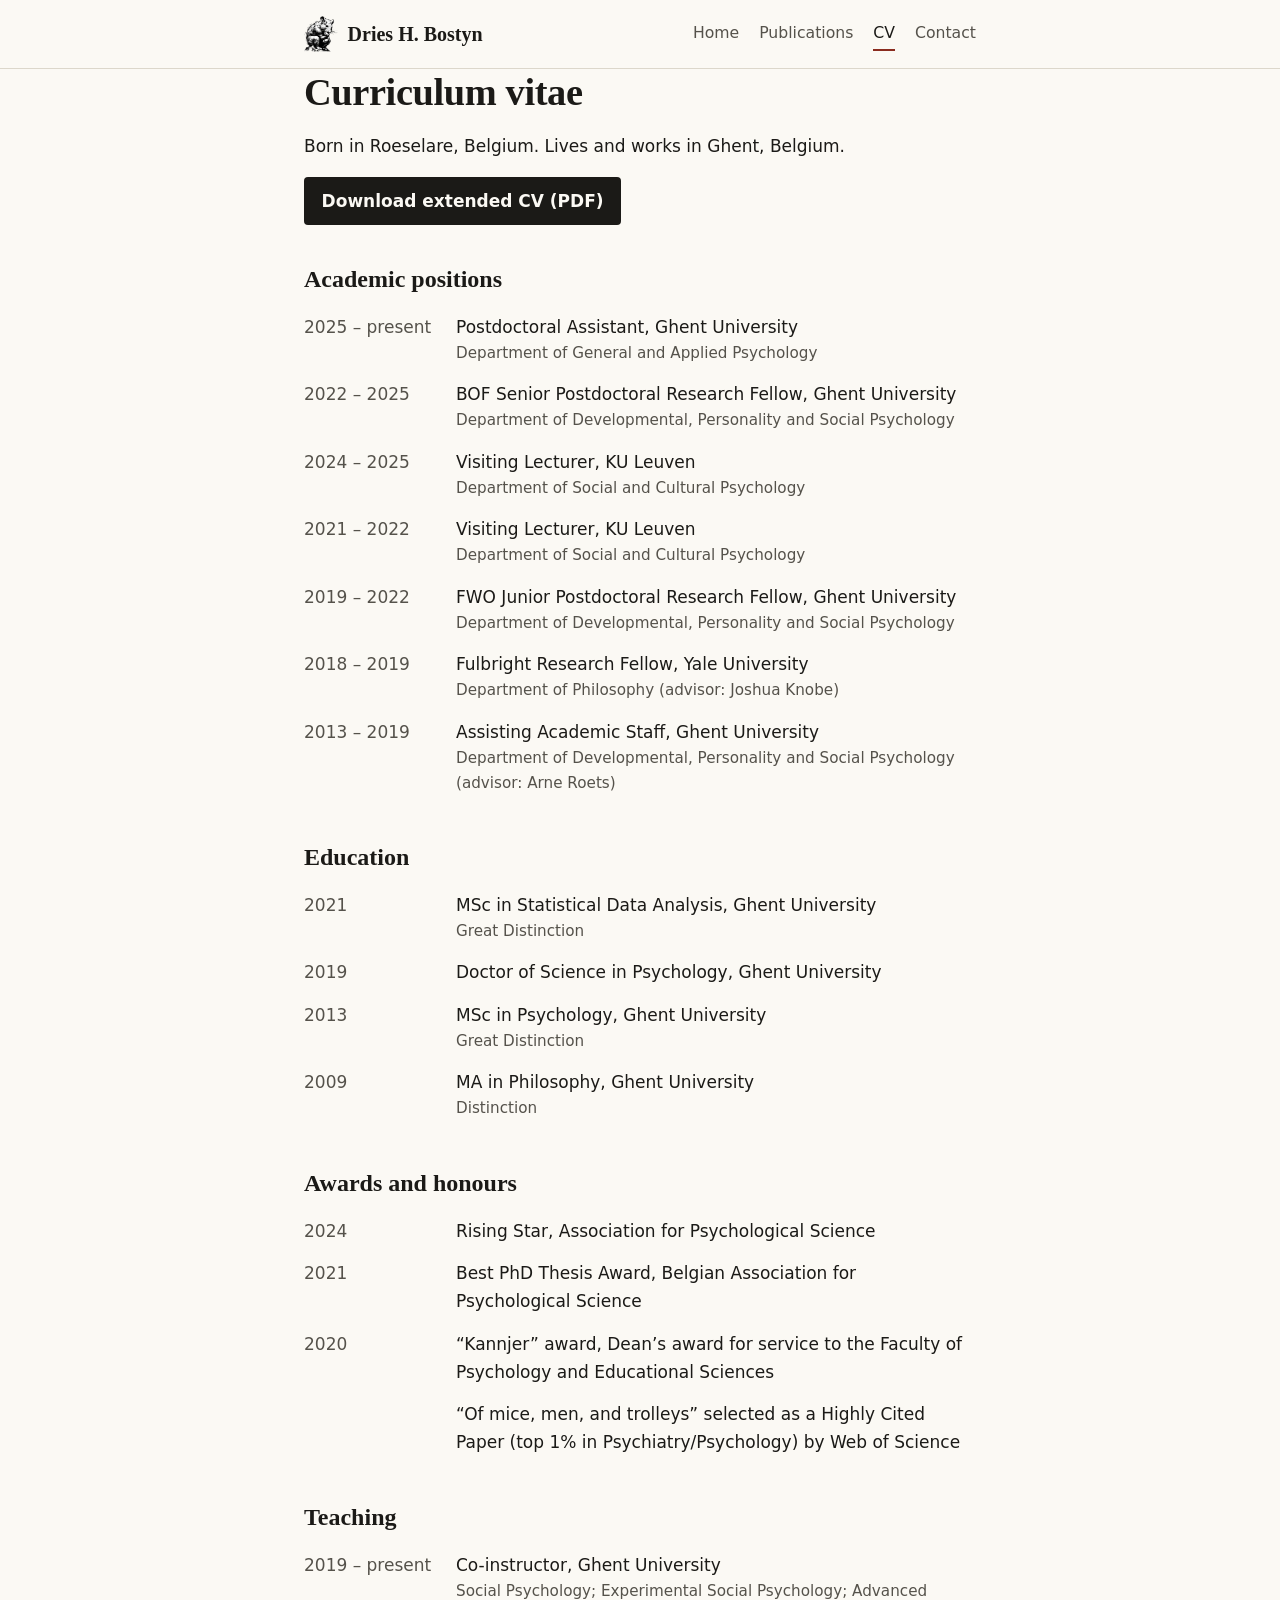
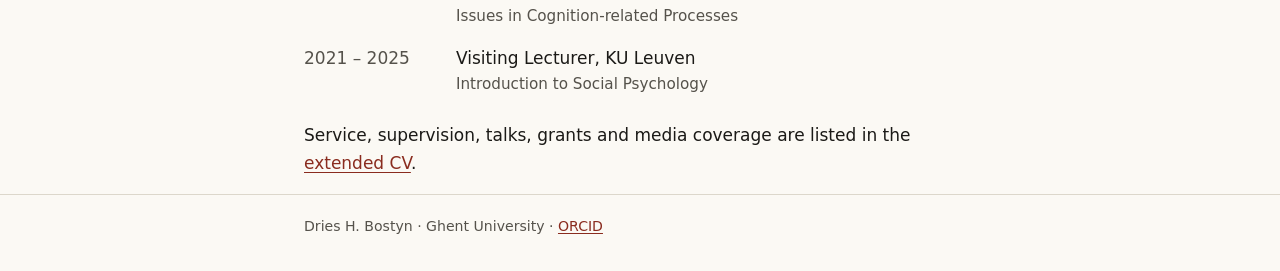
==== cv.html @ f288bbfe "Rebuild dhbostyn.com as a plain static site Home, Publications, CV and Contact pages, recovered from" ====
<!doctype html>
<html lang="en">
<head>
  <meta charset="utf-8">
  <meta name="viewport" content="width=device-width, initial-scale=1">
  <title>CV · Dries H. Bostyn</title>
  <meta name="description" content="Short curriculum vitae of Dries H. Bostyn, with a download of the extended CV.">
  <link rel="stylesheet" href="assets/style.css">
  <link rel="icon" href="assets/favicon.png" type="image/png">
  <link rel="apple-touch-icon" href="assets/apple-touch-icon.png">
</head>
<body>
  <header class="site-header">
    <div class="wrap">
      <a class="brand" href="./"><img src="assets/mouse-small.webp" alt="" width="34" height="36">Dries H. Bostyn</a>
      <nav class="site-nav" aria-label="Main">
        <a href="./">Home</a>
        <a href="publications.html">Publications</a>
        <a href="cv.html" aria-current="page">CV</a>
        <a href="contact.html">Contact</a>
      </nav>
    </div>
  </header>

  <main class="wrap">
    <h1>Curriculum vitae</h1>
    <p>Born in Roeselare, Belgium. Lives and works in Ghent, Belgium.</p>
    <p><a class="button" href="files/bostyn-cv-extended.pdf">Download extended CV (PDF)</a></p>

    <h2>Academic positions</h2>
    <ul class="cv-list">
      <li><span class="when">2025 – present</span><span>Postdoctoral Assistant, Ghent University<span class="where">Department of General and Applied Psychology</span></span></li>
      <li><span class="when">2022 – 2025</span><span>BOF Senior Postdoctoral Research Fellow, Ghent University<span class="where">Department of Developmental, Personality and Social Psychology</span></span></li>
      <li><span class="when">2024 – 2025</span><span>Visiting Lecturer, KU Leuven<span class="where">Department of Social and Cultural Psychology</span></span></li>
      <li><span class="when">2021 – 2022</span><span>Visiting Lecturer, KU Leuven<span class="where">Department of Social and Cultural Psychology</span></span></li>
      <li><span class="when">2019 – 2022</span><span>FWO Junior Postdoctoral Research Fellow, Ghent University<span class="where">Department of Developmental, Personality and Social Psychology</span></span></li>
      <li><span class="when">2018 – 2019</span><span>Fulbright Research Fellow, Yale University<span class="where">Department of Philosophy (advisor: Joshua Knobe)</span></span></li>
      <li><span class="when">2013 – 2019</span><span>Assisting Academic Staff, Ghent University<span class="where">Department of Developmental, Personality and Social Psychology (advisor: Arne Roets)</span></span></li>
    </ul>

    <h2>Education</h2>
    <ul class="cv-list">
      <li><span class="when">2021</span><span>MSc in Statistical Data Analysis, Ghent University<span class="where">Great Distinction</span></span></li>
      <li><span class="when">2019</span><span>Doctor of Science in Psychology, Ghent University</span></li>
      <li><span class="when">2013</span><span>MSc in Psychology, Ghent University<span class="where">Great Distinction</span></span></li>
      <li><span class="when">2009</span><span>MA in Philosophy, Ghent University<span class="where">Distinction</span></span></li>
    </ul>

    <h2>Awards and honours</h2>
    <ul class="cv-list">
      <li><span class="when">2024</span><span>Rising Star, Association for Psychological Science</span></li>
      <li><span class="when">2021</span><span>Best PhD Thesis Award, Belgian Association for Psychological Science</span></li>
      <li><span class="when">2020</span><span>“Kannjer” award, Dean’s award for service to the Faculty of Psychology and Educational Sciences</span></li>
      <li><span class="when"></span><span>“Of mice, men, and trolleys” selected as a Highly Cited Paper (top 1% in Psychiatry/Psychology) by Web of Science</span></li>
    </ul>

    <h2>Teaching</h2>
    <ul class="cv-list">
      <li><span class="when">2019 – present</span><span>Co-instructor, Ghent University<span class="where">Social Psychology; Experimental Social Psychology; Advanced Issues in Cognition-related Processes</span></span></li>
      <li><span class="when">2021 – 2025</span><span>Visiting Lecturer, KU Leuven<span class="where">Introduction to Social Psychology</span></span></li>
    </ul>

    <p>Service, supervision, talks, grants and media coverage are listed in the <a href="files/bostyn-cv-extended.pdf">extended CV</a>.</p>
  </main>

  <footer class="site-footer">
    <div class="wrap">
      <p>Dries H. Bostyn · Ghent University · <a href="https://orcid.org/0000-0001-9994-4615">ORCID</a></p>
    </div>
  </footer>
</body>
</html>
---- assets/style.css ----
/* dhbostyn.com: one stylesheet for every page */

:root {
  --paper: #fbf9f4;
  --ink: #1b1a17;
  --ink-soft: #55524b;
  --rule: #dcd7cb;
  --accent: #8a2c1f;        /* muted brick red, used for links */
  --accent-hover: #5e1d14;
  --tag-bg: #f1ede3;
  --serif: "Iowan Old Style", "Palatino Linotype", Palatino, "Book Antiqua", Georgia, serif;
  --sans: system-ui, -apple-system, "Segoe UI", Roboto, "Helvetica Neue", Arial, sans-serif;
  --measure: 44rem;
}

* { box-sizing: border-box; }

html { -webkit-text-size-adjust: 100%; }

body {
  margin: 0;
  background: var(--paper);
  color: var(--ink);
  font: 1.0625rem/1.65 var(--sans);
}

a { color: var(--accent); text-underline-offset: 0.15em; text-decoration-thickness: 1px; }
a:hover { color: var(--accent-hover); }
a:focus-visible { outline: 2px solid var(--accent); outline-offset: 2px; border-radius: 2px; }

h1, h2, h3 { font-family: var(--serif); font-weight: 600; line-height: 1.2; }
h1 { font-size: 2.4rem; margin: 0 0 0.75rem; letter-spacing: -0.01em; }
h2 { font-size: 1.5rem; margin: 2.5rem 0 0.75rem; }
h3 { font-size: 1.15rem; margin: 1.75rem 0 0.5rem; }

.wrap { max-width: var(--measure); margin: 0 auto; padding: 0 16px; }

/* ---------- header ---------- */
.site-header { border-bottom: 1px solid var(--rule); }
.site-header .wrap {
  display: flex; align-items: center; justify-content: space-between;
  flex-wrap: wrap; gap: 0.5rem 1.5rem; padding-top: 1rem; padding-bottom: 1rem;
}
.brand {
  display: flex; align-items: center; gap: 0.6rem;
  font-family: var(--serif); font-size: 1.25rem; font-weight: 600;
  color: var(--ink); text-decoration: none;
}
.brand img { width: 34px; height: auto; }
.site-nav { display: flex; flex-wrap: wrap; gap: 0.25rem 1.25rem; font-size: 0.98rem; }
.site-nav a { color: var(--ink-soft); text-decoration: none; padding: 0.2rem 0; border-bottom: 2px solid transparent; }
.site-nav a:hover { color: var(--ink); }
.site-nav a[aria-current="page"] { color: var(--ink); border-bottom-color: var(--accent); }

main { padding: 2.5rem 0 3rem; }

/* ---------- home ---------- */
.intro { display: grid; grid-template-columns: 1fr 15rem; gap: 2rem; align-items: center; }
.intro img { width: 100%; height: auto; }
.lead { font-size: 1.15rem; }
.role { color: var(--ink-soft); margin-top: -0.4rem; }
@media (max-width: 640px) {
  .intro { grid-template-columns: 1fr; gap: 0.5rem; }
  .intro figure { order: -1; max-width: 11rem; margin: 0 auto; }
  h1 { font-size: 2rem; }
}
figure { margin: 0; }

.themes { padding-left: 1.2rem; }
.themes li { margin-bottom: 0.35rem; }

.note {
  border-left: 3px solid var(--accent);
  background: var(--tag-bg);
  padding: 0.9rem 1.1rem; margin: 1.75rem 0;
}
.note p { margin: 0; }

/* ---------- publications ---------- */
.pubs { list-style: none; padding: 0; margin: 0; }
.pub { padding: 0.9rem 0; border-bottom: 1px solid var(--rule); }
.pub:last-child { border-bottom: 0; }
.pub p { margin: 0; }
.pub .title { font-family: var(--serif); font-weight: 600; font-size: 1.08rem; line-height: 1.35; }
.pub .authors, .pub .venue { color: var(--ink-soft); font-size: 0.95rem; }
.pub .authors b { color: var(--ink); font-weight: 600; }
.links { display: flex; flex-wrap: wrap; gap: 0.4rem; margin-top: 0.45rem !important; }
.links a {
  font-size: 0.8rem; font-weight: 600; letter-spacing: 0.02em;
  text-decoration: none; color: var(--ink);
  background: var(--tag-bg); border: 1px solid var(--rule);
  border-radius: 999px; padding: 0.1rem 0.65rem;
}
.links a:hover { border-color: var(--ink-soft); color: var(--ink); }
.links a.osf { border-color: #b9c9b0; background: #edf3e8; }
.year { font-size: 1.25rem; margin: 2rem 0 0; color: var(--ink-soft); }

.legend { font-size: 0.92rem; color: var(--ink-soft); }

/* ---------- CV ---------- */
.button {
  display: inline-block; background: var(--ink); color: var(--paper);
  text-decoration: none; font-weight: 600; padding: 0.6rem 1.1rem; border-radius: 4px;
}
.button:hover { background: var(--accent); color: #fff; }
.cv-list { list-style: none; padding: 0; margin: 0; }
.cv-list li { display: grid; grid-template-columns: 8.5rem 1fr; gap: 1rem; padding: 0.45rem 0; }
.cv-list .when { color: var(--ink-soft); font-variant-numeric: tabular-nums; }
.cv-list .where { color: var(--ink-soft); display: block; font-size: 0.95rem; }
@media (max-width: 520px) {
  .cv-list li { grid-template-columns: 1fr; gap: 0; }
}

/* ---------- contact ---------- */
address { font-style: normal; }
.contact-list { list-style: none; padding: 0; }
.contact-list li { padding: 0.3rem 0; }
.label { display: inline-block; min-width: 7rem; color: var(--ink-soft); }

/* ---------- footer ---------- */
.site-footer { border-top: 1px solid var(--rule); color: var(--ink-soft); font-size: 0.88rem; }
.site-footer .wrap { padding-top: 1.25rem; padding-bottom: 2rem; }
.site-footer p { margin: 0; }
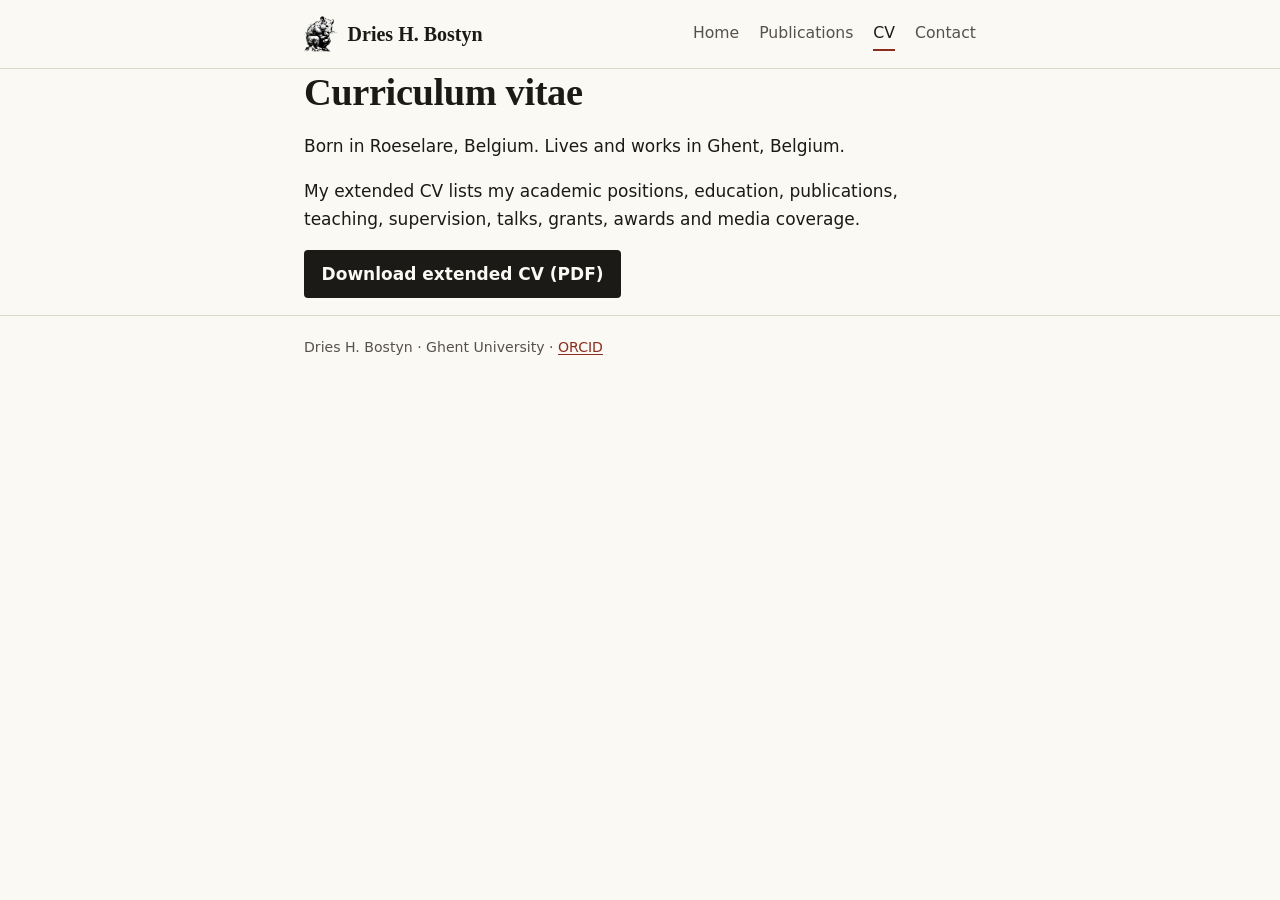
==== commit 940c1796: "Simplify CV page to a download of the extended CV Co-Authored-By: Claude Opus 5.5 <noreply@anthropic" ====
--- a/cv.html
+++ b/cv.html
@@ -4,7 +4,7 @@
   <meta charset="utf-8">
   <meta name="viewport" content="width=device-width, initial-scale=1">
   <title>CV · Dries H. Bostyn</title>
-  <meta name="description" content="Short curriculum vitae of Dries H. Bostyn, with a download of the extended CV.">
+  <meta name="description" content="Curriculum vitae of Dries H. Bostyn: download the extended CV (PDF).">
   <link rel="stylesheet" href="assets/style.css">
   <link rel="icon" href="assets/favicon.png" type="image/png">
   <link rel="apple-touch-icon" href="assets/apple-touch-icon.png">
@@ -25,42 +25,8 @@
   <main class="wrap">
     <h1>Curriculum vitae</h1>
     <p>Born in Roeselare, Belgium. Lives and works in Ghent, Belgium.</p>
+    <p>My extended CV lists my academic positions, education, publications, teaching, supervision, talks, grants, awards and media coverage.</p>
     <p><a class="button" href="files/bostyn-cv-extended.pdf">Download extended CV (PDF)</a></p>
-
-    <h2>Academic positions</h2>
-    <ul class="cv-list">
-      <li><span class="when">2025 – present</span><span>Postdoctoral Assistant, Ghent University<span class="where">Department of General and Applied Psychology</span></span></li>
-      <li><span class="when">2022 – 2025</span><span>BOF Senior Postdoctoral Research Fellow, Ghent University<span class="where">Department of Developmental, Personality and Social Psychology</span></span></li>
-      <li><span class="when">2024 – 2025</span><span>Visiting Lecturer, KU Leuven<span class="where">Department of Social and Cultural Psychology</span></span></li>
-      <li><span class="when">2021 – 2022</span><span>Visiting Lecturer, KU Leuven<span class="where">Department of Social and Cultural Psychology</span></span></li>
-      <li><span class="when">2019 – 2022</span><span>FWO Junior Postdoctoral Research Fellow, Ghent University<span class="where">Department of Developmental, Personality and Social Psychology</span></span></li>
-      <li><span class="when">2018 – 2019</span><span>Fulbright Research Fellow, Yale University<span class="where">Department of Philosophy (advisor: Joshua Knobe)</span></span></li>
-      <li><span class="when">2013 – 2019</span><span>Assisting Academic Staff, Ghent University<span class="where">Department of Developmental, Personality and Social Psychology (advisor: Arne Roets)</span></span></li>
-    </ul>
-
-    <h2>Education</h2>
-    <ul class="cv-list">
-      <li><span class="when">2021</span><span>MSc in Statistical Data Analysis, Ghent University<span class="where">Great Distinction</span></span></li>
-      <li><span class="when">2019</span><span>Doctor of Science in Psychology, Ghent University</span></li>
-      <li><span class="when">2013</span><span>MSc in Psychology, Ghent University<span class="where">Great Distinction</span></span></li>
-      <li><span class="when">2009</span><span>MA in Philosophy, Ghent University<span class="where">Distinction</span></span></li>
-    </ul>
-
-    <h2>Awards and honours</h2>
-    <ul class="cv-list">
-      <li><span class="when">2024</span><span>Rising Star, Association for Psychological Science</span></li>
-      <li><span class="when">2021</span><span>Best PhD Thesis Award, Belgian Association for Psychological Science</span></li>
-      <li><span class="when">2020</span><span>“Kannjer” award, Dean’s award for service to the Faculty of Psychology and Educational Sciences</span></li>
-      <li><span class="when"></span><span>“Of mice, men, and trolleys” selected as a Highly Cited Paper (top 1% in Psychiatry/Psychology) by Web of Science</span></li>
-    </ul>
-
-    <h2>Teaching</h2>
-    <ul class="cv-list">
-      <li><span class="when">2019 – present</span><span>Co-instructor, Ghent University<span class="where">Social Psychology; Experimental Social Psychology; Advanced Issues in Cognition-related Processes</span></span></li>
-      <li><span class="when">2021 – 2025</span><span>Visiting Lecturer, KU Leuven<span class="where">Introduction to Social Psychology</span></span></li>
-    </ul>
-
-    <p>Service, supervision, talks, grants and media coverage are listed in the <a href="files/bostyn-cv-extended.pdf">extended CV</a>.</p>
   </main>
 
   <footer class="site-footer">
